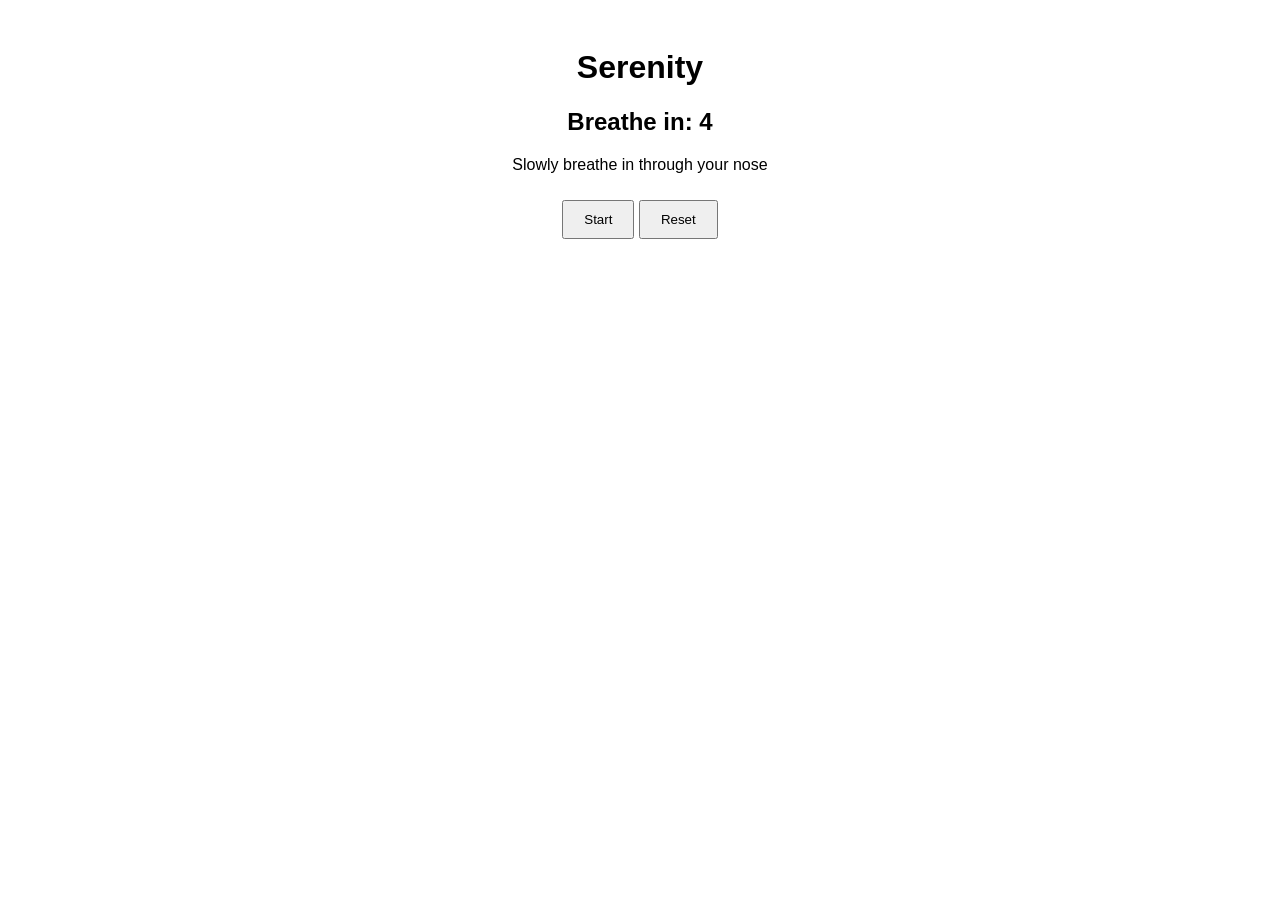
==== breathing.html @ d4d8e627 "Iteration 1: Basic UI screens created" ====
<!DOCTYPE html>
<html>
<head>
    <title>Breathing</title>
    <link rel="stylesheet" href="style.css">
</head>
<body>

    <h1>Serenity</h1>
    <h2>Breathe in: 4</h2>
    <p>Slowly breathe in through your nose</p>

    <button>Start</button>
    <button>Reset</button>

</body>
</html>
---- style.css ----
body {
    font-family: Arial;
    text-align: center;
    padding: 20px;
}

button {
    padding: 10px 20px;
    margin-top: 10px;
}
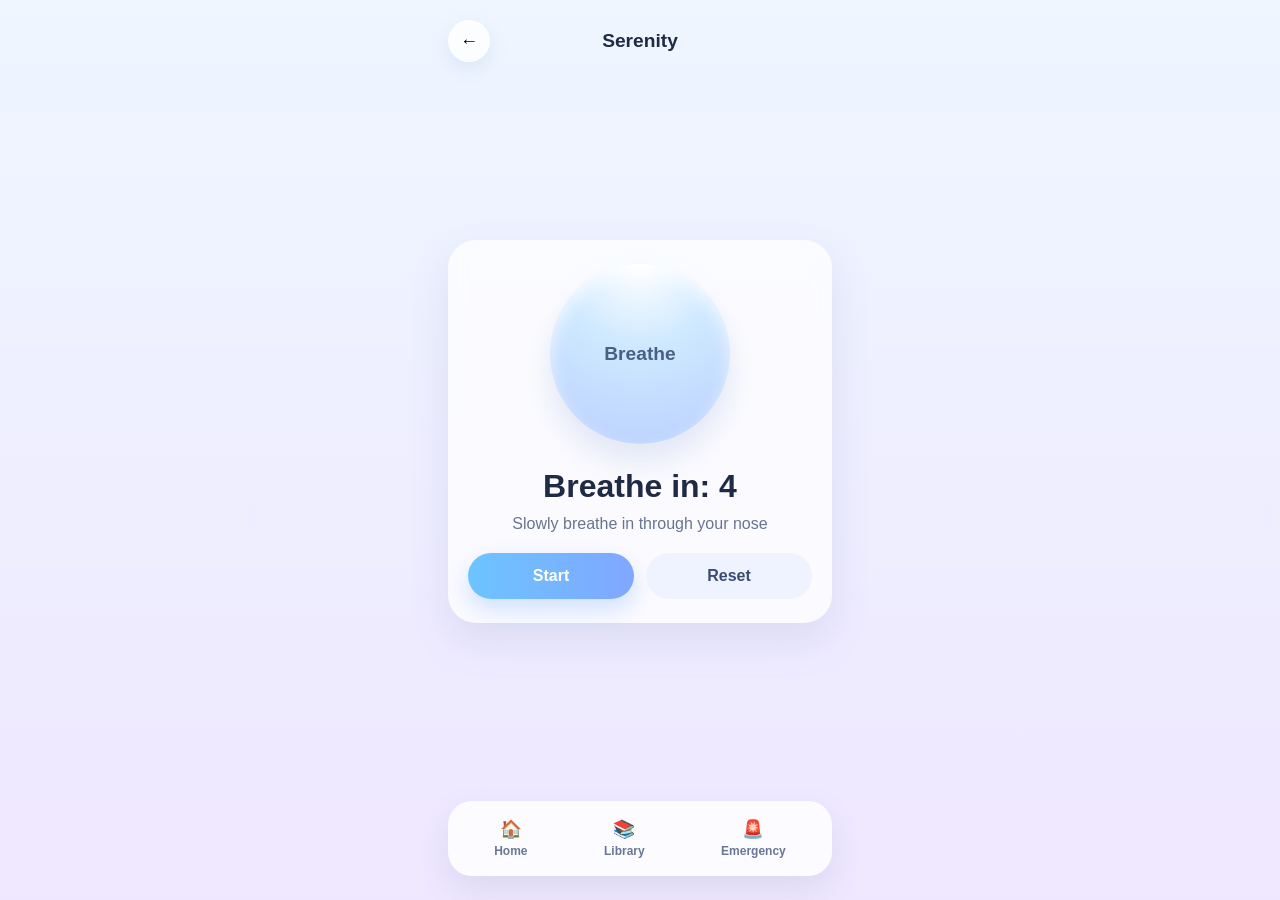
==== commit 923309a6: "Iteration 2: Updated UI to match prototype more closely" ====
--- a/breathing.html
+++ b/breathing.html
@@ -1,17 +1,40 @@
 <!DOCTYPE html>
-<html>
+<html lang="en">
 <head>
-    <title>Breathing</title>
+    <meta charset="UTF-8">
+    <meta name="viewport" content="width=device-width, initial-scale=1.0">
+    <title>Breathing - CalmNow</title>
     <link rel="stylesheet" href="style.css">
 </head>
-<body>
+<body class="screen-page">
+    <div class="app-shell">
+        <header class="page-header">
+            <button class="back-btn" onclick="window.location.href='index.html'">←</button>
+            <h2>Serenity</h2>
+            <div class="placeholder"></div>
+        </header>
 
-    <h1>Serenity</h1>
-    <h2>Breathe in: 4</h2>
-    <p>Slowly breathe in through your nose</p>
+        <main class="content center-content">
+            <section class="panel breathing-panel">
+                <div class="breathing-circle">
+                    <span>Breathe</span>
+                </div>
 
-    <button>Start</button>
-    <button>Reset</button>
+                <h1 class="breathing-count">Breathe in: 4</h1>
+                <p class="instruction">Slowly breathe in through your nose</p>
 
+                <div class="button-row">
+                    <button class="primary-btn">Start</button>
+                    <button class="secondary-btn">Reset</button>
+                </div>
+            </section>
+        </main>
+
+        <nav class="bottom-nav">
+            <button class="nav-btn" onclick="window.location.href='index.html'">🏠<span>Home</span></button>
+            <button class="nav-btn" onclick="window.location.href='library.html'">📚<span>Library</span></button>
+            <button class="nav-btn" onclick="window.location.href='emergency.html'">🚨<span>Emergency</span></button>
+        </nav>
+    </div>
 </body>
 </html>
--- a/style.css
+++ b/style.css
@@ -1,10 +1,309 @@
+* {
+    box-sizing: border-box;
+    margin: 0;
+    padding: 0;
+}
+
 body {
-    font-family: Arial;
+    font-family: Arial, sans-serif;
+    background: linear-gradient(180deg, #eef6ff 0%, #efe7ff 100%);
+    min-height: 100vh;
+    color: #1f2a44;
+}
+
+.app-shell {
+    max-width: 420px;
+    min-height: 100vh;
+    margin: 0 auto;
+    display: flex;
+    flex-direction: column;
+    padding: 20px 18px 24px;
+}
+
+.top-bar,
+.page-header {
+    display: flex;
+    justify-content: space-between;
+    align-items: center;
+    margin-bottom: 20px;
+}
+
+.icon-circle,
+.back-btn {
+    width: 42px;
+    height: 42px;
+    border: none;
+    border-radius: 50%;
+    background: rgba(255, 255, 255, 0.85);
+    box-shadow: 0 8px 20px rgba(90, 120, 180, 0.12);
+    display: flex;
+    align-items: center;
+    justify-content: center;
+    font-size: 18px;
+}
+
+.back-btn {
+    cursor: pointer;
+}
+
+.placeholder {
+    width: 42px;
+}
+
+.page-header h2 {
+    font-size: 1.2rem;
+    font-weight: 700;
+}
+
+.content {
+    flex: 1;
+    display: flex;
+    flex-direction: column;
+    justify-content: center;
+}
+
+.center-content {
+    justify-content: center;
+}
+
+.hero-card,
+.panel {
+    background: rgba(255, 255, 255, 0.72);
+    border-radius: 28px;
+    padding: 24px 20px;
+    box-shadow: 0 18px 40px rgba(104, 119, 160, 0.14);
+    backdrop-filter: blur(8px);
+}
+
+.greeting {
+    font-size: 1.4rem;
+    font-weight: 700;
+    margin-bottom: 8px;
+}
+
+.subtext {
+    font-size: 0.95rem;
+    color: #64708a;
+    margin-bottom: 20px;
+}
+
+.hero-image-card {
+    height: 320px;
+    border-radius: 26px;
+    background: linear-gradient(180deg, #f7eaff 0%, #d6efff 100%);
+    display: flex;
+    align-items: flex-end;
+    justify-content: center;
+    padding: 28px 20px;
+    margin-bottom: 20px;
+    position: relative;
+    overflow: hidden;
+}
+
+.hero-image-card::before {
+    content: "";
+    position: absolute;
+    width: 180px;
+    height: 180px;
+    background: rgba(255, 255, 255, 0.45);
+    border-radius: 50%;
+    top: 34px;
+    left: 50%;
+    transform: translateX(-50%);
+    filter: blur(6px);
+}
+
+.hero-image-text {
+    position: relative;
     text-align: center;
-    padding: 20px;
-}
-
-button {
-    padding: 10px 20px;
-    margin-top: 10px;
+    z-index: 1;
+}
+
+.hero-image-text h1 {
+    font-size: 2.5rem;
+    margin-bottom: 8px;
+}
+
+.duration {
+    font-size: 1rem;
+    letter-spacing: 2px;
+    color: #4d5f84;
+}
+
+.primary-btn,
+.secondary-btn {
+    width: 100%;
+    padding: 14px 18px;
+    border: none;
+    border-radius: 999px;
+    font-size: 1rem;
+    font-weight: 700;
+    cursor: pointer;
+    transition: transform 0.15s ease, opacity 0.15s ease;
+}
+
+.primary-btn:hover,
+.secondary-btn:hover,
+.nav-btn:hover,
+.back-btn:hover {
+    transform: translateY(-1px);
+}
+
+.primary-btn {
+    background: linear-gradient(90deg, #6cc4ff 0%, #80a7ff 100%);
+    color: white;
+    box-shadow: 0 10px 22px rgba(110, 170, 255, 0.32);
+}
+
+.secondary-btn {
+    background: #eef3ff;
+    color: #3a4c70;
+}
+
+.button-row {
+    display: flex;
+    gap: 12px;
+    margin-top: 20px;
+}
+
+.breathing-panel {
+    text-align: center;
+}
+
+.breathing-circle {
+    width: 180px;
+    height: 180px;
+    border-radius: 50%;
+    margin: 0 auto 24px;
+    background: radial-gradient(circle at top, #ffffff 0%, #cfe9ff 40%, #b9cfff 100%);
+    display: flex;
+    align-items: center;
+    justify-content: center;
+    box-shadow: inset 0 8px 18px rgba(255, 255, 255, 0.7),
+                0 18px 30px rgba(114, 145, 202, 0.18);
+}
+
+.breathing-circle span {
+    font-size: 1.2rem;
+    font-weight: 700;
+    color: #4b5f86;
+}
+
+.breathing-count {
+    font-size: 2rem;
+    margin-bottom: 10px;
+}
+
+.instruction {
+    color: #67758f;
+}
+
+.section-title {
+    margin-bottom: 16px;
+    font-size: 1.2rem;
+}
+
+.exercise-card,
+.emergency-card {
+    background: #ffffff;
+    border-radius: 20px;
+    padding: 16px;
+    margin-bottom: 14px;
+    box-shadow: 0 10px 24px rgba(111, 126, 165, 0.09);
+}
+
+.exercise-card {
+    display: flex;
+    justify-content: space-between;
+    align-items: flex-start;
+    gap: 12px;
+}
+
+.exercise-card h4,
+.emergency-card h4 {
+    margin-bottom: 6px;
+    font-size: 1rem;
+}
+
+.exercise-card p,
+.emergency-card p,
+.emergency-text {
+    color: #62708a;
+    line-height: 1.5;
+}
+
+.tag {
+    background: #eaf2ff;
+    color: #4e6da8;
+    border-radius: 999px;
+    padding: 6px 10px;
+    font-size: 0.85rem;
+    font-weight: 700;
+    white-space: nowrap;
+}
+
+.emergency-panel h3 {
+    margin-bottom: 10px;
+    font-size: 1.3rem;
+}
+
+.emergency-text {
+    margin-bottom: 16px;
+}
+
+.urgent {
+    border: 2px solid #ffd2d2;
+    background: #fff7f7;
+}
+
+.bottom-nav {
+    margin-top: 20px;
+    background: rgba(255, 255, 255, 0.85);
+    border-radius: 24px;
+    padding: 10px 8px;
+    display: flex;
+    justify-content: space-around;
+    box-shadow: 0 12px 30px rgba(102, 118, 155, 0.14);
+}
+
+.nav-btn {
+    border: none;
+    background: transparent;
+    color: #697794;
+    display: flex;
+    flex-direction: column;
+    align-items: center;
+    gap: 4px;
+    font-size: 1.1rem;
+    cursor: pointer;
+    padding: 8px 14px;
+    border-radius: 16px;
+}
+
+.nav-btn span {
+    font-size: 0.75rem;
+    font-weight: 700;
+}
+
+.nav-btn.active {
+    background: #eef4ff;
+    color: #4568a8;
+}
+
+@media (max-width: 480px) {
+    .app-shell {
+        padding: 16px 14px 20px;
+    }
+
+    .hero-image-card {
+        height: 280px;
+    }
+
+    .hero-image-text h1 {
+        font-size: 2.1rem;
+    }
+
+    .button-row {
+        flex-direction: column;
+    }
 }
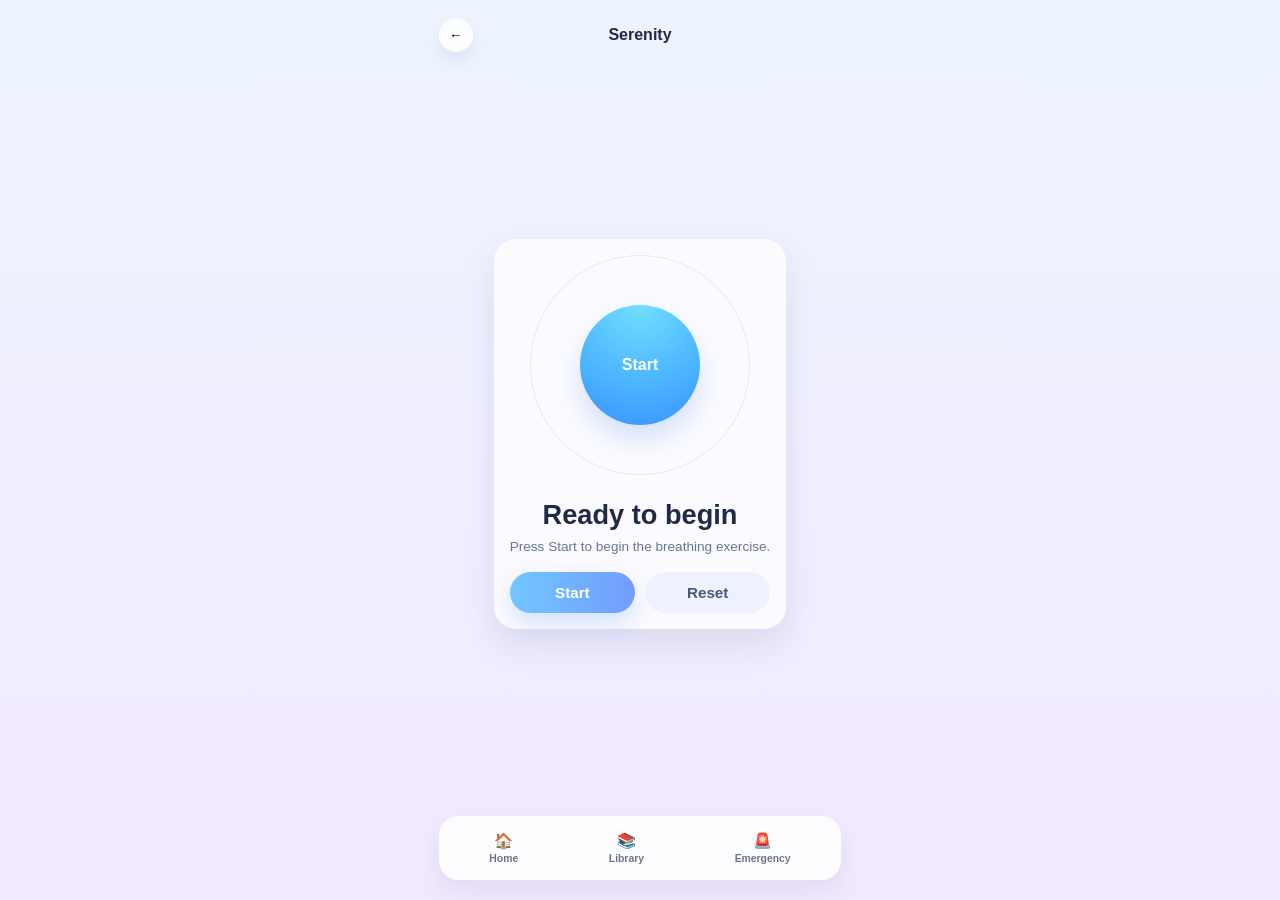
==== commit eb8974ef: "Iteration 3: Added breathing interaction and improved prototype screens" ====
--- a/breathing.html
+++ b/breathing.html
@@ -16,16 +16,18 @@
 
         <main class="content center-content">
             <section class="panel breathing-panel">
-                <div class="breathing-circle">
-                    <span>Breathe</span>
+                <div class="breathing-outer-ring">
+                    <div class="breathing-circle" id="breathingCircle">
+                        <span id="breathingText">Start</span>
+                    </div>
                 </div>
 
-                <h1 class="breathing-count">Breathe in: 4</h1>
-                <p class="instruction">Slowly breathe in through your nose</p>
+                <h1 class="breathing-count" id="phaseTitle">Ready to begin</h1>
+                <p class="instruction" id="phaseInstruction">Press Start to begin the breathing exercise.</p>
 
                 <div class="button-row">
-                    <button class="primary-btn">Start</button>
-                    <button class="secondary-btn">Reset</button>
+                    <button class="primary-btn half-btn" id="startBtn">Start</button>
+                    <button class="secondary-btn half-btn" id="resetBtn">Reset</button>
                 </div>
             </section>
         </main>
@@ -36,5 +38,7 @@
             <button class="nav-btn" onclick="window.location.href='emergency.html'">🚨<span>Emergency</span></button>
         </nav>
     </div>
+
+    <script src="script.js"></script>
 </body>
 </html>
--- a/style.css
+++ b/style.css
@@ -6,18 +6,18 @@
 
 body {
     font-family: Arial, sans-serif;
-    background: linear-gradient(180deg, #eef6ff 0%, #efe7ff 100%);
+    background: linear-gradient(180deg, #edf4ff 0%, #f3e9ff 100%);
     min-height: 100vh;
     color: #1f2a44;
 }
 
 .app-shell {
-    max-width: 420px;
+    max-width: 430px;
     min-height: 100vh;
     margin: 0 auto;
     display: flex;
     flex-direction: column;
-    padding: 20px 18px 24px;
+    padding: 18px 14px 20px;
 }
 
 .top-bar,
@@ -25,21 +25,21 @@
     display: flex;
     justify-content: space-between;
     align-items: center;
-    margin-bottom: 20px;
+    margin-bottom: 16px;
 }
 
 .icon-circle,
 .back-btn {
-    width: 42px;
-    height: 42px;
+    width: 34px;
+    height: 34px;
     border: none;
     border-radius: 50%;
     background: rgba(255, 255, 255, 0.85);
-    box-shadow: 0 8px 20px rgba(90, 120, 180, 0.12);
-    display: flex;
-    align-items: center;
-    justify-content: center;
-    font-size: 18px;
+    box-shadow: 0 8px 18px rgba(80, 100, 150, 0.12);
+    display: flex;
+    align-items: center;
+    justify-content: center;
+    font-size: 14px;
 }
 
 .back-btn {
@@ -47,55 +47,48 @@
 }
 
 .placeholder {
-    width: 42px;
+    width: 34px;
 }
 
 .page-header h2 {
-    font-size: 1.2rem;
+    font-size: 1rem;
     font-weight: 700;
 }
 
 .content {
     flex: 1;
-    display: flex;
-    flex-direction: column;
-    justify-content: center;
-}
-
-.center-content {
-    justify-content: center;
 }
 
 .hero-card,
 .panel {
     background: rgba(255, 255, 255, 0.72);
-    border-radius: 28px;
-    padding: 24px 20px;
-    box-shadow: 0 18px 40px rgba(104, 119, 160, 0.14);
-    backdrop-filter: blur(8px);
+    border-radius: 22px;
+    padding: 16px;
+    box-shadow: 0 16px 32px rgba(95, 110, 150, 0.14);
+    backdrop-filter: blur(10px);
 }
 
 .greeting {
-    font-size: 1.4rem;
-    font-weight: 700;
-    margin-bottom: 8px;
+    font-size: 1rem;
+    font-weight: 700;
+    margin-bottom: 6px;
 }
 
 .subtext {
-    font-size: 0.95rem;
-    color: #64708a;
-    margin-bottom: 20px;
+    font-size: 0.8rem;
+    color: #6a7692;
+    margin-bottom: 14px;
 }
 
 .hero-image-card {
-    height: 320px;
-    border-radius: 26px;
-    background: linear-gradient(180deg, #f7eaff 0%, #d6efff 100%);
-    display: flex;
+    height: 330px;
+    border-radius: 20px;
+    background: linear-gradient(180deg, #f8e7ff 0%, #dcefff 100%);
+    display: flex;
+    justify-content: center;
     align-items: flex-end;
-    justify-content: center;
-    padding: 28px 20px;
-    margin-bottom: 20px;
+    padding-bottom: 28px;
+    margin-bottom: 14px;
     position: relative;
     overflow: hidden;
 }
@@ -103,207 +96,251 @@
 .hero-image-card::before {
     content: "";
     position: absolute;
-    width: 180px;
-    height: 180px;
+    width: 170px;
+    height: 170px;
+    border-radius: 50%;
+    top: 56px;
     background: rgba(255, 255, 255, 0.45);
-    border-radius: 50%;
-    top: 34px;
-    left: 50%;
-    transform: translateX(-50%);
-    filter: blur(6px);
+    filter: blur(2px);
 }
 
 .hero-image-text {
     position: relative;
+    z-index: 1;
     text-align: center;
-    z-index: 1;
+}
+
+.small-label {
+    font-size: 0.6rem;
+    letter-spacing: 2px;
+    color: #6f7fe0;
+    margin-bottom: 8px;
+    font-weight: 700;
 }
 
 .hero-image-text h1 {
-    font-size: 2.5rem;
-    margin-bottom: 8px;
+    font-size: 2rem;
+    margin-bottom: 6px;
 }
 
 .duration {
-    font-size: 1rem;
+    font-size: 0.75rem;
+    color: #5d6884;
     letter-spacing: 2px;
-    color: #4d5f84;
 }
 
 .primary-btn,
 .secondary-btn {
-    width: 100%;
-    padding: 14px 18px;
     border: none;
     border-radius: 999px;
-    font-size: 1rem;
+    padding: 12px 18px;
+    font-size: 0.95rem;
     font-weight: 700;
     cursor: pointer;
-    transition: transform 0.15s ease, opacity 0.15s ease;
-}
-
-.primary-btn:hover,
-.secondary-btn:hover,
-.nav-btn:hover,
-.back-btn:hover {
-    transform: translateY(-1px);
 }
 
 .primary-btn {
-    background: linear-gradient(90deg, #6cc4ff 0%, #80a7ff 100%);
+    width: 100%;
+    background: linear-gradient(90deg, #71c7ff 0%, #739bff 100%);
     color: white;
-    box-shadow: 0 10px 22px rgba(110, 170, 255, 0.32);
+    box-shadow: 0 10px 22px rgba(108, 160, 255, 0.28);
 }
 
 .secondary-btn {
-    background: #eef3ff;
-    color: #3a4c70;
-}
-
-.button-row {
-    display: flex;
-    gap: 12px;
-    margin-top: 20px;
+    background: #eef2ff;
+    color: #46577c;
+}
+
+.center-content {
+    display: flex;
+    align-items: center;
+    justify-content: center;
 }
 
 .breathing-panel {
     text-align: center;
 }
 
+.breathing-outer-ring {
+    width: 220px;
+    height: 220px;
+    border: 1px solid rgba(150, 160, 190, 0.22);
+    border-radius: 50%;
+    display: flex;
+    align-items: center;
+    justify-content: center;
+    margin: 0 auto 24px;
+}
+
 .breathing-circle {
-    width: 180px;
-    height: 180px;
+    width: 120px;
+    height: 120px;
     border-radius: 50%;
-    margin: 0 auto 24px;
-    background: radial-gradient(circle at top, #ffffff 0%, #cfe9ff 40%, #b9cfff 100%);
-    display: flex;
-    align-items: center;
-    justify-content: center;
-    box-shadow: inset 0 8px 18px rgba(255, 255, 255, 0.7),
-                0 18px 30px rgba(114, 145, 202, 0.18);
-}
-
-.breathing-circle span {
-    font-size: 1.2rem;
-    font-weight: 700;
-    color: #4b5f86;
+    background: radial-gradient(circle at top, #6fe0ff 0%, #4eb7ff 55%, #3994ff 100%);
+    display: flex;
+    align-items: center;
+    justify-content: center;
+    color: white;
+    text-align: center;
+    white-space: pre-line;
+    padding: 10px;
+    font-weight: 700;
+    box-shadow: 0 14px 26px rgba(86, 143, 225, 0.24);
+    transition: transform 0.7s ease, background 0.7s ease;
+}
+
+.breathing-circle.inhale {
+    transform: scale(1.1);
+    background: radial-gradient(circle at top, #77e2ff 0%, #45c4ff 60%, #2a9eff 100%);
+}
+
+.breathing-circle.hold {
+    transform: scale(1.04);
+    background: radial-gradient(circle at top, #9d95ff 0%, #7870ff 60%, #625eff 100%);
+}
+
+.breathing-circle.exhale {
+    transform: scale(0.92);
+    background: radial-gradient(circle at top, #8ee7d2 0%, #45d2a8 60%, #22ba84 100%);
 }
 
 .breathing-count {
-    font-size: 2rem;
+    font-size: 1.7rem;
+    margin-bottom: 8px;
+}
+
+.instruction {
+    font-size: 0.85rem;
+    color: #69758f;
+    margin-bottom: 18px;
+}
+
+.button-row {
+    display: flex;
+    gap: 10px;
+}
+
+.half-btn {
+    width: 50%;
+}
+
+.tabs {
+    display: flex;
+    justify-content: space-between;
+    gap: 8px;
     margin-bottom: 10px;
-}
-
-.instruction {
-    color: #67758f;
+    background: rgba(255, 255, 255, 0.52);
+    padding: 8px;
+    border-radius: 16px;
+}
+
+.tab {
+    flex: 1;
+    border: none;
+    background: transparent;
+    font-size: 0.72rem;
+    font-weight: 700;
+    padding: 8px 4px;
+    border-radius: 12px;
+    color: #4a556f;
+}
+
+.tab.active {
+    background: white;
+    box-shadow: 0 6px 14px rgba(120, 130, 165, 0.1);
 }
 
 .section-title {
-    margin-bottom: 16px;
-    font-size: 1.2rem;
+    font-size: 0.95rem;
+    margin-bottom: 14px;
 }
 
 .exercise-card,
 .emergency-card {
-    background: #ffffff;
+    background: white;
+    border-radius: 16px;
+    padding: 14px;
+    box-shadow: 0 8px 20px rgba(109, 122, 160, 0.08);
+    margin-bottom: 12px;
+}
+
+.exercise-card {
+    display: flex;
+    justify-content: space-between;
+    gap: 12px;
+}
+
+.exercise-content h4,
+.emergency-card h4 {
+    font-size: 0.9rem;
+    margin-bottom: 5px;
+}
+
+.exercise-content p,
+.emergency-card p,
+.emergency-card li {
+    font-size: 0.78rem;
+    line-height: 1.45;
+    color: #61708a;
+}
+
+.emergency-card ul {
+    padding-left: 16px;
+    margin-top: 8px;
+}
+
+.tag {
+    background: #eaf1ff;
+    color: #5272b1;
+    border-radius: 999px;
+    padding: 5px 9px;
+    font-size: 0.7rem;
+    font-weight: 700;
+    height: fit-content;
+}
+
+.alert-box {
+    background: #fff3f1;
+    border: 1px solid #f7c7bf;
+    color: #b25e54;
+    font-size: 0.75rem;
+    padding: 10px 12px;
+    border-radius: 12px;
+    margin-bottom: 10px;
+}
+
+.bottom-nav {
+    display: flex;
+    justify-content: space-around;
+    align-items: center;
+    gap: 6px;
+    background: rgba(255, 255, 255, 0.88);
+    padding: 8px;
     border-radius: 20px;
-    padding: 16px;
-    margin-bottom: 14px;
-    box-shadow: 0 10px 24px rgba(111, 126, 165, 0.09);
-}
-
-.exercise-card {
-    display: flex;
-    justify-content: space-between;
-    align-items: flex-start;
-    gap: 12px;
-}
-
-.exercise-card h4,
-.emergency-card h4 {
-    margin-bottom: 6px;
-    font-size: 1rem;
-}
-
-.exercise-card p,
-.emergency-card p,
-.emergency-text {
-    color: #62708a;
-    line-height: 1.5;
-}
-
-.tag {
-    background: #eaf2ff;
-    color: #4e6da8;
-    border-radius: 999px;
-    padding: 6px 10px;
-    font-size: 0.85rem;
-    font-weight: 700;
-    white-space: nowrap;
-}
-
-.emergency-panel h3 {
-    margin-bottom: 10px;
-    font-size: 1.3rem;
-}
-
-.emergency-text {
-    margin-bottom: 16px;
-}
-
-.urgent {
-    border: 2px solid #ffd2d2;
-    background: #fff7f7;
-}
-
-.bottom-nav {
-    margin-top: 20px;
-    background: rgba(255, 255, 255, 0.85);
-    border-radius: 24px;
-    padding: 10px 8px;
-    display: flex;
-    justify-content: space-around;
-    box-shadow: 0 12px 30px rgba(102, 118, 155, 0.14);
+    margin-top: 16px;
+    box-shadow: 0 10px 24px rgba(90, 110, 150, 0.12);
 }
 
 .nav-btn {
     border: none;
     background: transparent;
-    color: #697794;
     display: flex;
     flex-direction: column;
     align-items: center;
-    gap: 4px;
-    font-size: 1.1rem;
+    gap: 3px;
+    font-size: 0.95rem;
+    color: #67758f;
+    border-radius: 12px;
+    padding: 8px 10px;
     cursor: pointer;
-    padding: 8px 14px;
-    border-radius: 16px;
 }
 
 .nav-btn span {
-    font-size: 0.75rem;
+    font-size: 0.65rem;
     font-weight: 700;
 }
 
 .nav-btn.active {
-    background: #eef4ff;
-    color: #4568a8;
-}
-
-@media (max-width: 480px) {
-    .app-shell {
-        padding: 16px 14px 20px;
-    }
-
-    .hero-image-card {
-        height: 280px;
-    }
-
-    .hero-image-text h1 {
-        font-size: 2.1rem;
-    }
-
-    .button-row {
-        flex-direction: column;
-    }
+    background: #eef3ff;
+    color: #4467a6;
 }
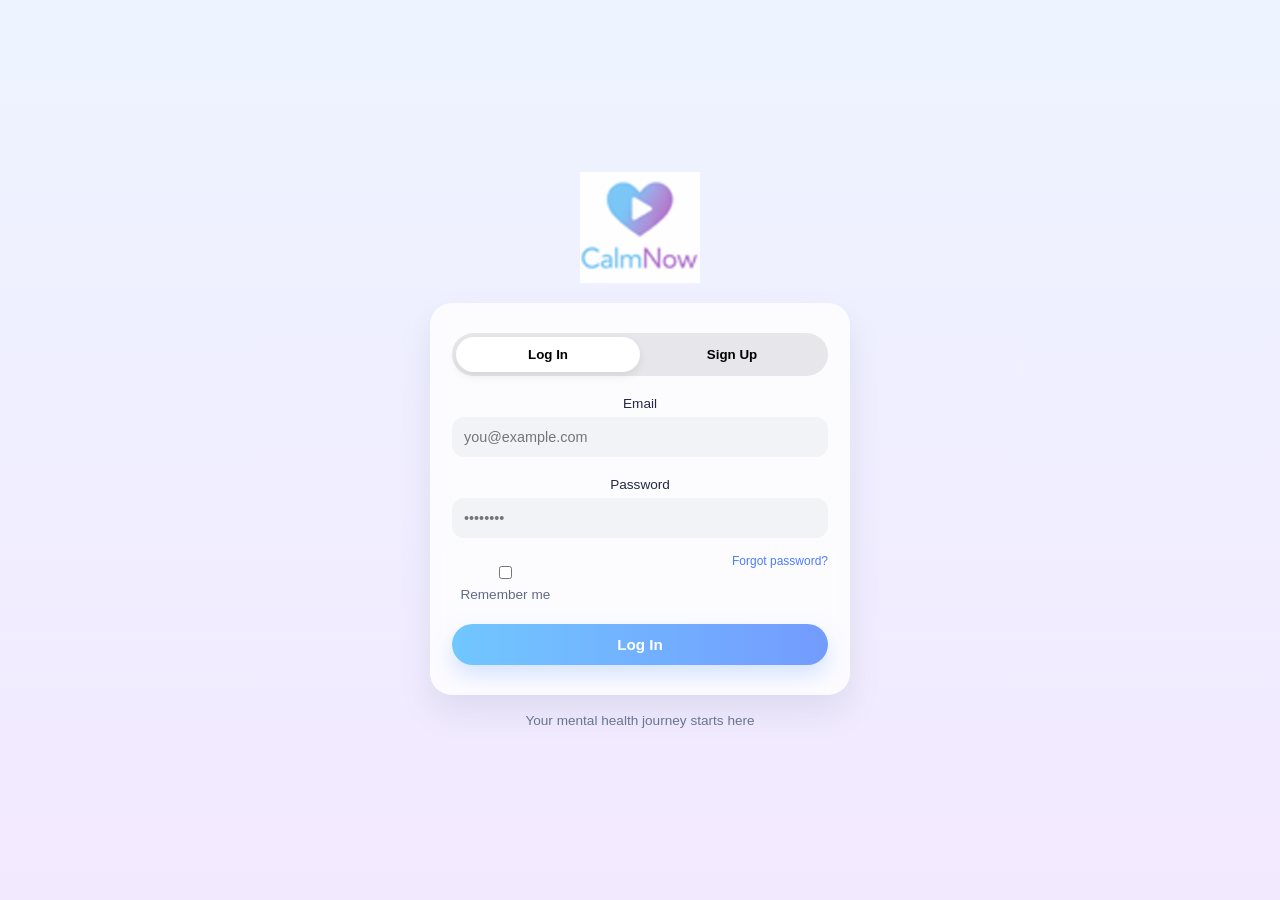
==== commit 129b77e8: "Iteration 4: Added onboarding screen for user concerns" ====
--- a/breathing.html
+++ b/breathing.html
@@ -4,9 +4,17 @@
     <meta charset="UTF-8">
     <meta name="viewport" content="width=device-width, initial-scale=1.0">
     <title>Breathing - CalmNow</title>
+
+    <script>
+        const currentUser = localStorage.getItem("calmNowCurrentUser");
+        if (!currentUser) {
+            window.location.href = "auth.html";
+        }
+    </script>
+
     <link rel="stylesheet" href="style.css">
 </head>
-<body class="screen-page">
+<body class="breathing-page">
     <div class="app-shell">
         <header class="page-header">
             <button class="back-btn" onclick="window.location.href='index.html'">←</button>
@@ -14,18 +22,18 @@
             <div class="placeholder"></div>
         </header>
 
-        <main class="content center-content">
-            <section class="panel breathing-panel">
+        <main class="content">
+            <section class="breathing-layout">
                 <div class="breathing-outer-ring">
                     <div class="breathing-circle" id="breathingCircle">
                         <span id="breathingText">Start</span>
                     </div>
                 </div>
 
-                <h1 class="breathing-count" id="phaseTitle">Ready to begin</h1>
-                <p class="instruction" id="phaseInstruction">Press Start to begin the breathing exercise.</p>
+                <h1 class="breathing-count" id="phaseTitle">Slowly breathe in through your nose</h1>
+                <p class="instruction" id="phaseInstruction">Follow the circle as it expands and contracts</p>
 
-                <div class="button-row">
+                <div class="button-row breathing-button-row">
                     <button class="primary-btn half-btn" id="startBtn">Start</button>
                     <button class="secondary-btn half-btn" id="resetBtn">Reset</button>
                 </div>
@@ -33,9 +41,15 @@
         </main>
 
         <nav class="bottom-nav">
-            <button class="nav-btn" onclick="window.location.href='index.html'">🏠<span>Home</span></button>
-            <button class="nav-btn" onclick="window.location.href='library.html'">📚<span>Library</span></button>
-            <button class="nav-btn" onclick="window.location.href='emergency.html'">🚨<span>Emergency</span></button>
+            <button class="nav-btn active" onclick="window.location.href='index.html'">
+                <span>Home</span>
+            </button>
+            <button class="nav-btn" onclick="window.location.href='library.html'">
+                <span>Library</span>
+            </button>
+            <button class="nav-btn" onclick="window.location.href='emergency.html'">
+                <span>Emergency</span>
+            </button>
         </nav>
     </div>
 
--- a/style.css
+++ b/style.css
@@ -60,7 +60,8 @@
 }
 
 .hero-card,
-.panel {
+.panel,
+.auth-card {
     background: rgba(255, 255, 255, 0.72);
     border-radius: 22px;
     padding: 16px;
@@ -343,4 +344,763 @@
 .nav-btn.active {
     background: #eef3ff;
     color: #4467a6;
+}
+
+/* Splash */
+.splash-page {
+    display: flex;
+    align-items: center;
+    justify-content: center;
+    background: linear-gradient(180deg, #edf4ff 0%, #f3e9ff 100%);
+    min-height: 100vh;
+}
+
+.splash-container {
+    text-align: center;
+}
+
+.splash-logo-img {
+    width: 120px;
+    max-width: 60vw;
+    display: block;
+    margin: 0 auto;
+    filter: drop-shadow(0 10px 25px rgba(120, 140, 200, 0.22));
+}
+
+.logo-pulse {
+    animation: pulse 1.4s infinite ease-in-out;
+}
+
+.splash-title {
+    font-size: 2rem;
+    margin-bottom: 8px;
+}
+
+.splash-subtitle {
+    color: #66728d;
+    font-size: 0.95rem;
+}
+
+/* Auth */
+.auth-page {
+    display: flex;
+    align-items: center;
+    justify-content: center;
+    padding: 24px;
+    min-height: 100vh;
+}
+
+.auth-shell {
+    width: 100%;
+    max-width: 420px;
+}
+
+.auth-card {
+    text-align: center;
+    background: rgba(255, 255, 255, 0.8);
+    padding: 30px 22px;
+}
+
+.auth-logo-img {
+    width: 140px;
+    max-width: 60vw;
+    display: block;
+    margin: 0 auto 18px;
+}
+
+.auth-card h1 {
+    font-size: 1.8rem;
+    margin-bottom: 10px;
+}
+
+.auth-card p {
+    color: #67748d;
+    margin-bottom: 20px;
+    line-height: 1.5;
+}
+
+.auth-secondary {
+    width: 100%;
+    margin-top: 10px;
+}
+
+@keyframes pulse {
+    0% {
+        transform: scale(1);
+        opacity: 0.9;
+    }
+    50% {
+        transform: scale(1.08);
+        opacity: 1;
+    }
+    100% {
+        transform: scale(1);
+        opacity: 0.9;
+    }
+}
+/* AUTH FORM */
+
+.auth-logo-img {
+    width: 120px;
+    margin: 0 auto 20px;
+    display: block;
+}
+
+.auth-toggle {
+    display: flex;
+    background: #e6e6eb;
+    border-radius: 999px;
+    padding: 4px;
+    margin-bottom: 18px;
+}
+
+.toggle {
+    flex: 1;
+    border: none;
+    background: transparent;
+    padding: 10px;
+    border-radius: 999px;
+    font-weight: 700;
+    cursor: pointer;
+}
+
+.toggle.active {
+    background: white;
+    box-shadow: 0 4px 10px rgba(0,0,0,0.08);
+}
+
+.form {
+    display: none;
+}
+
+.form.active {
+    display: block;
+}
+
+form label {
+    display: block;
+    font-size: 0.85rem;
+    margin-bottom: 6px;
+    margin-top: 12px;
+}
+
+form input {
+    width: 100%;
+    padding: 12px;
+    border-radius: 12px;
+    border: none;
+    background: #f2f3f7;
+    margin-bottom: 8px;
+    font-size: 0.9rem;
+}
+
+.form-row {
+    display: flex;
+    justify-content: space-between;
+    font-size: 0.75rem;
+    margin: 8px 0 16px;
+    color: #5f6c86;
+}
+
+.link {
+    color: #4a7cff;
+    cursor: pointer;
+}
+
+.terms {
+    font-size: 0.75rem;
+    color: #6a7692;
+    margin: 10px 0 16px;
+}
+
+.auth-footer {
+    text-align: center;
+    margin-top: 18px;
+    color: #6a7692;
+    font-size: 0.85rem;
+}
+.tab-content {
+    display: none;
+}
+
+.tab-content.active {
+    display: block;
+}
+
+.calm-highlight {
+    background: linear-gradient(90deg, #dbeafe, #f3e8ff);
+}
+/* Emergency page redesign */
+
+.danger-box {
+    display: flex;
+    gap: 14px;
+    align-items: flex-start;
+    background: #fff4f3;
+    border: 1px solid #f3b6b0;
+    border-radius: 18px;
+    padding: 18px 16px;
+    margin-bottom: 18px;
+}
+
+.danger-icon {
+    min-width: 28px;
+    height: 28px;
+    border-radius: 50%;
+    border: 2px solid #e53935;
+    color: #e53935;
+    display: flex;
+    align-items: center;
+    justify-content: center;
+    font-weight: 700;
+    font-size: 1rem;
+    line-height: 1;
+    margin-top: 2px;
+}
+
+.danger-text strong {
+    color: #b71c1c;
+    font-size: 0.95rem;
+}
+
+.danger-text p {
+    color: #b71c1c;
+    font-size: 0.86rem;
+    line-height: 1.5;
+    margin-top: 6px;
+}
+
+.remember-card {
+    background: rgba(245, 247, 255, 0.7);
+    border: 1px solid #d9c9ff;
+    border-radius: 20px;
+    padding: 20px 18px;
+    margin-bottom: 22px;
+}
+
+.remember-card h3 {
+    font-size: 1.05rem;
+    margin-bottom: 14px;
+}
+
+.remember-card ul {
+    padding-left: 20px;
+}
+
+.remember-card li {
+    margin-bottom: 10px;
+    color: #46546e;
+    line-height: 1.5;
+}
+
+.emergency-section {
+    margin-bottom: 18px;
+}
+
+.emergency-heading {
+    font-size: 0.95rem;
+    margin-bottom: 14px;
+}
+
+.support-card {
+    display: flex;
+    justify-content: space-between;
+    align-items: flex-start;
+    gap: 14px;
+    background: #ffffff;
+    border: 1px solid #d8d8de;
+    border-radius: 18px;
+    padding: 16px;
+    box-shadow: 0 8px 18px rgba(115, 125, 155, 0.08);
+    margin-bottom: 14px;
+}
+
+.support-left {
+    flex: 1;
+}
+
+.support-title-row {
+    display: flex;
+    align-items: center;
+    gap: 10px;
+    margin-bottom: 8px;
+}
+
+.support-title-row h4 {
+    font-size: 0.9rem;
+    margin: 0;
+}
+
+.support-icon {
+    font-size: 1rem;
+    line-height: 1;
+}
+
+.support-icon.blue {
+    color: #2962ff;
+}
+
+.support-icon.green {
+    color: #0f9d58;
+}
+
+.support-icon.purple {
+    color: #8e24ff;
+}
+
+.support-card p {
+    font-size: 0.8rem;
+    color: #556277;
+    margin-bottom: 10px;
+    line-height: 1.45;
+}
+
+.support-number {
+    font-size: 0.95rem;
+    font-weight: 700;
+    color: #2962ff;
+    text-decoration: none;
+}
+
+.support-action-btn {
+    text-decoration: none;
+    background: #020222;
+    color: white;
+    border-radius: 14px;
+    padding: 12px 16px;
+    font-weight: 700;
+    font-size: 0.82rem;
+    line-height: 1;
+    min-width: 66px;
+    text-align: center;
+}
+
+.personal-support-card {
+    background: #ffffff;
+    border: 1px solid #d8d8de;
+    border-radius: 18px;
+    padding: 18px 16px;
+    box-shadow: 0 8px 18px rgba(115, 125, 155, 0.08);
+}
+
+.personal-support-text {
+    color: #556277;
+    line-height: 1.5;
+    margin: 12px 0 18px;
+    font-size: 0.82rem;
+}
+
+.consider-text {
+    color: #556277;
+    margin-bottom: 10px;
+    font-size: 0.82rem;
+}
+
+.personal-list {
+    padding-left: 22px;
+}
+
+.personal-list li {
+    color: #556277;
+    line-height: 1.65;
+    margin-bottom: 4px;
+    font-size: 0.82rem;
+}
+
+.emergency-breathing-btn {
+    margin-top: 12px;
+    margin-bottom: 6px;
+}
+.home-page .app-shell {
+    justify-content: center;
+}
+
+.home-page .content {
+    flex: none;
+}
+
+.home-page .bottom-nav {
+    margin-top: auto;
+}
+
+.home-page .top-bar {
+    margin-bottom: 100px;
+}
+.greeting,
+.subtext {
+    text-align: center;
+}
+/* ---------- HOME PAGE OVERRIDES (FIXED SCALE) ---------- */
+
+.home-page .app-shell {
+    min-height: 100vh;
+    justify-content: flex-start;
+    padding-top: 36px;
+    padding-bottom: 20px;
+}
+
+.home-page .top-bar {
+    margin-bottom: 50px; /* less empty space */
+}
+
+.home-page .content {
+    flex: 1;
+    display: flex;
+    flex-direction: column;
+    align-items: center;
+    justify-content: flex-start;
+}
+
+.home-page .hero-card {
+    background: transparent;
+    box-shadow: none;
+    backdrop-filter: none;
+    padding: 0;
+    width: 100%;
+    display: flex;
+    flex-direction: column;
+    align-items: center;
+}
+
+/* TEXT */
+
+.home-page .greeting {
+    text-align: center;
+    font-size: 1rem;
+    font-weight: 700;
+    color: #5f6c86;
+    line-height: 1.4;
+    margin-bottom: 10px;
+}
+
+.home-page .subtext {
+    text-align: center;
+    font-size: 0.8rem;
+    color: #5f6c86;
+    background: rgba(255, 255, 255, 0.78);
+    padding: 10px 18px;
+    border-radius: 999px;
+    box-shadow: 0 6px 14px rgba(120, 130, 165, 0.10);
+    margin-bottom: 60px; /* reduced */
+}
+
+/* GLOW CIRCLE */
+
+.home-page .hero-image-card {
+    width: 280px; /* 🔥 reduced from 420 */
+    height: 280px;
+    border-radius: 50%;
+    background: radial-gradient(circle, rgba(218, 189, 255, 0.28) 0%, rgba(216, 236, 255, 0.08) 60%, transparent 75%);
+    display: flex;
+    align-items: center;
+    justify-content: center;
+    margin: 0 0 20px 0;
+    position: relative;
+}
+
+.home-page .hero-image-card::before {
+    content: "";
+    position: absolute;
+    width: 150px; /* smaller glow */
+    height: 150px;
+    border-radius: 50%;
+    top: 40px;
+    left: 50%;
+    transform: translateX(-50%);
+    background: rgba(255, 255, 255, 0.35);
+    filter: blur(6px);
+}
+
+/* TEXT INSIDE GLOW */
+
+.home-page .hero-image-text {
+    text-align: center;
+}
+
+.home-page .small-label {
+    font-size: 0.65rem;
+    letter-spacing: 3px;
+    color: #4a6dff;
+    margin-bottom: 6px;
+}
+
+.home-page .hero-image-text h1 {
+    font-size: 2.2rem; /* reduced from 3rem */
+    margin-bottom: 6px;
+    color: #2a3556;
+}
+
+.home-page .duration {
+    font-size: 0.8rem;
+    letter-spacing: 3px;
+    color: #5d6884;
+}
+
+/* BUTTON */
+
+.home-page .primary-btn {
+    width: auto;
+    min-width: 160px;
+    padding: 14px 26px;
+    font-size: 0.95rem;
+    border-radius: 999px;
+    box-shadow: 0 10px 20px rgba(111, 150, 255, 0.2);
+    margin-top: 10px;
+}
+
+/* NAV */
+
+.home-page .bottom-nav {
+    margin-top: auto;
+}
+/* ---------- BREATHING PAGE OVERRIDES ---------- */
+
+.breathing-page .app-shell {
+    min-height: 100vh;
+    justify-content: flex-start;
+    padding-top: 32px;
+    padding-bottom: 24px;
+}
+
+.breathing-page .page-header {
+    margin-bottom: 80px;
+}
+
+.breathing-page .content {
+    flex: 1;
+    display: flex;
+    align-items: flex-start;
+    justify-content: center;
+}
+
+.breathing-page .breathing-layout {
+    width: 100%;
+    max-width: 420px;
+    display: flex;
+    flex-direction: column;
+    align-items: center;
+}
+
+.breathing-page .breathing-outer-ring {
+    width: 280px;
+    height: 280px;
+    border: 2px solid rgba(205, 210, 225, 0.35);
+    border-radius: 50%;
+    display: flex;
+    align-items: center;
+    justify-content: center;
+    margin: 0 auto 44px;
+    background: transparent;
+}
+
+.breathing-page .breathing-circle {
+    width: 128px;
+    height: 128px;
+    border-radius: 50%;
+    background: linear-gradient(180deg, #58b6f7 0%, #08c2ef 100%);
+    display: flex;
+    align-items: center;
+    justify-content: center;
+    color: white;
+    text-align: center;
+    white-space: pre-line;
+    padding: 10px;
+    font-weight: 700;
+    box-shadow: 0 16px 28px rgba(104, 141, 214, 0.18);
+    transition: transform 0.7s ease, background 0.7s ease;
+}
+
+.breathing-page .breathing-circle.inhale {
+    transform: scale(1.08);
+    background: linear-gradient(180deg, #58b6f7 0%, #08c2ef 100%);
+}
+
+.breathing-page .breathing-circle.hold {
+    transform: scale(1.02);
+    background: linear-gradient(180deg, #7fa7ff 0%, #9980ff 100%);
+}
+
+.breathing-page .breathing-circle.exhale {
+    transform: scale(0.92);
+    background: linear-gradient(180deg, #62d0ff 0%, #31b7ff 100%);
+}
+
+.breathing-page .breathing-circle span {
+    font-size: 0.95rem;
+    line-height: 1.4;
+}
+
+.breathing-page .breathing-count {
+    font-size: 1.15rem;
+    font-weight: 500;
+    color: #37445b;
+    margin-bottom: 14px;
+    text-align: center;
+}
+
+.breathing-page .instruction {
+    font-size: 0.78rem;
+    color: #6d768b;
+    text-align: center;
+    margin-bottom: 28px;
+}
+
+.breathing-page .breathing-button-row {
+    display: flex;
+    gap: 16px;
+    justify-content: center;
+    margin-bottom: 140px;
+}
+
+.breathing-page .half-btn {
+    width: 146px;
+}
+
+.breathing-page .primary-btn,
+.breathing-page .secondary-btn {
+    padding: 14px 18px;
+    border-radius: 14px;
+    font-size: 0.85rem;
+    font-weight: 700;
+}
+
+.breathing-page .primary-btn {
+    background: linear-gradient(90deg, #5eb5f7 0%, #b16df2 100%);
+    box-shadow: none;
+}
+
+.breathing-page .secondary-btn {
+    background: #f5f5f2;
+    border: 1px solid #d9d9d3;
+    color: #242424;
+}
+
+.breathing-page .bottom-nav {
+    margin-top: auto;
+}
+
+/* ---------- ONBOARDING PAGE ---------- */
+
+.onboarding-page {
+    min-height: 100vh;
+    background: linear-gradient(180deg, #edf4ff 0%, #f3e9ff 100%);
+    display: flex;
+    justify-content: center;
+    align-items: center;
+    padding: 20px 14px;
+}
+
+.onboarding-shell {
+    width: 100%;
+    max-width: 430px;
+}
+
+.onboarding-card {
+    background: linear-gradient(180deg, rgba(226, 239, 255, 0.95) 0%, rgba(237, 224, 255, 0.95) 100%);
+    border-radius: 34px;
+    padding: 30px 22px 28px;
+    box-shadow: 0 18px 36px rgba(111, 121, 160, 0.14);
+    max-height: 90vh;
+    overflow-y: auto;
+}
+
+.onboarding-title {
+    text-align: center;
+    font-size: 2rem;
+    color: #27324d;
+    margin-bottom: 14px;
+}
+
+.onboarding-subtitle {
+    text-align: center;
+    font-size: 0.95rem;
+    color: #4f5d78;
+    margin-bottom: 10px;
+}
+
+.onboarding-helper {
+    text-align: center;
+    font-size: 0.8rem;
+    color: #6d768b;
+    margin-bottom: 28px;
+}
+
+.onboarding-options {
+    display: flex;
+    flex-direction: column;
+    gap: 18px;
+}
+
+.onboarding-option {
+    width: 100%;
+    border: 1px solid rgba(190, 196, 214, 0.8);
+    border-radius: 22px;
+    background: rgba(255, 255, 255, 0.85);
+    padding: 18px 18px;
+    display: flex;
+    align-items: center;
+    gap: 18px;
+    font-size: 0.95rem;
+    font-weight: 700;
+    color: #253047;
+    cursor: pointer;
+    text-align: left;
+    box-shadow: 0 8px 18px rgba(120, 130, 165, 0.08);
+    transition: transform 0.15s ease, border-color 0.15s ease, box-shadow 0.15s ease;
+}
+
+.onboarding-option:hover {
+    transform: translateY(-1px);
+}
+
+.onboarding-option.selected {
+    border: 2px solid #6d8cff;
+    box-shadow: 0 10px 22px rgba(109, 140, 255, 0.16);
+}
+
+.onboarding-option span {
+    font-size: 0.95rem;
+    line-height: 1.3;
+}
+
+.option-icon {
+    width: 82px;
+    height: 82px;
+    min-width: 82px;
+    border-radius: 50%;
+    display: flex;
+    align-items: center;
+    justify-content: center;
+    color: white;
+    font-size: 1.8rem;
+    box-shadow: 0 10px 18px rgba(90, 100, 140, 0.18);
+}
+
+.option-orange {
+    background: linear-gradient(180deg, #ff6d5f 0%, #ff9a2f 100%);
+}
+
+.option-yellow {
+    background: linear-gradient(180deg, #ffd84d 0%, #ffb900 100%);
+}
+
+.option-blue {
+    background: linear-gradient(180deg, #55b6ff 0%, #00b8f0 100%);
+}
+
+.option-purple {
+    background: linear-gradient(180deg, #8a8cff 0%, #b36dff 100%);
+}
+
+.option-green {
+    background: linear-gradient(180deg, #17d67b 0%, #00c968 100%);
+}
+
+.option-pink {
+    background: linear-gradient(180deg, #ff6fa8 0%, #ff5c8f 100%);
+}
+
+.onboarding-continue-btn {
+    width: 100%;
+    margin-top: 24px;
 }
